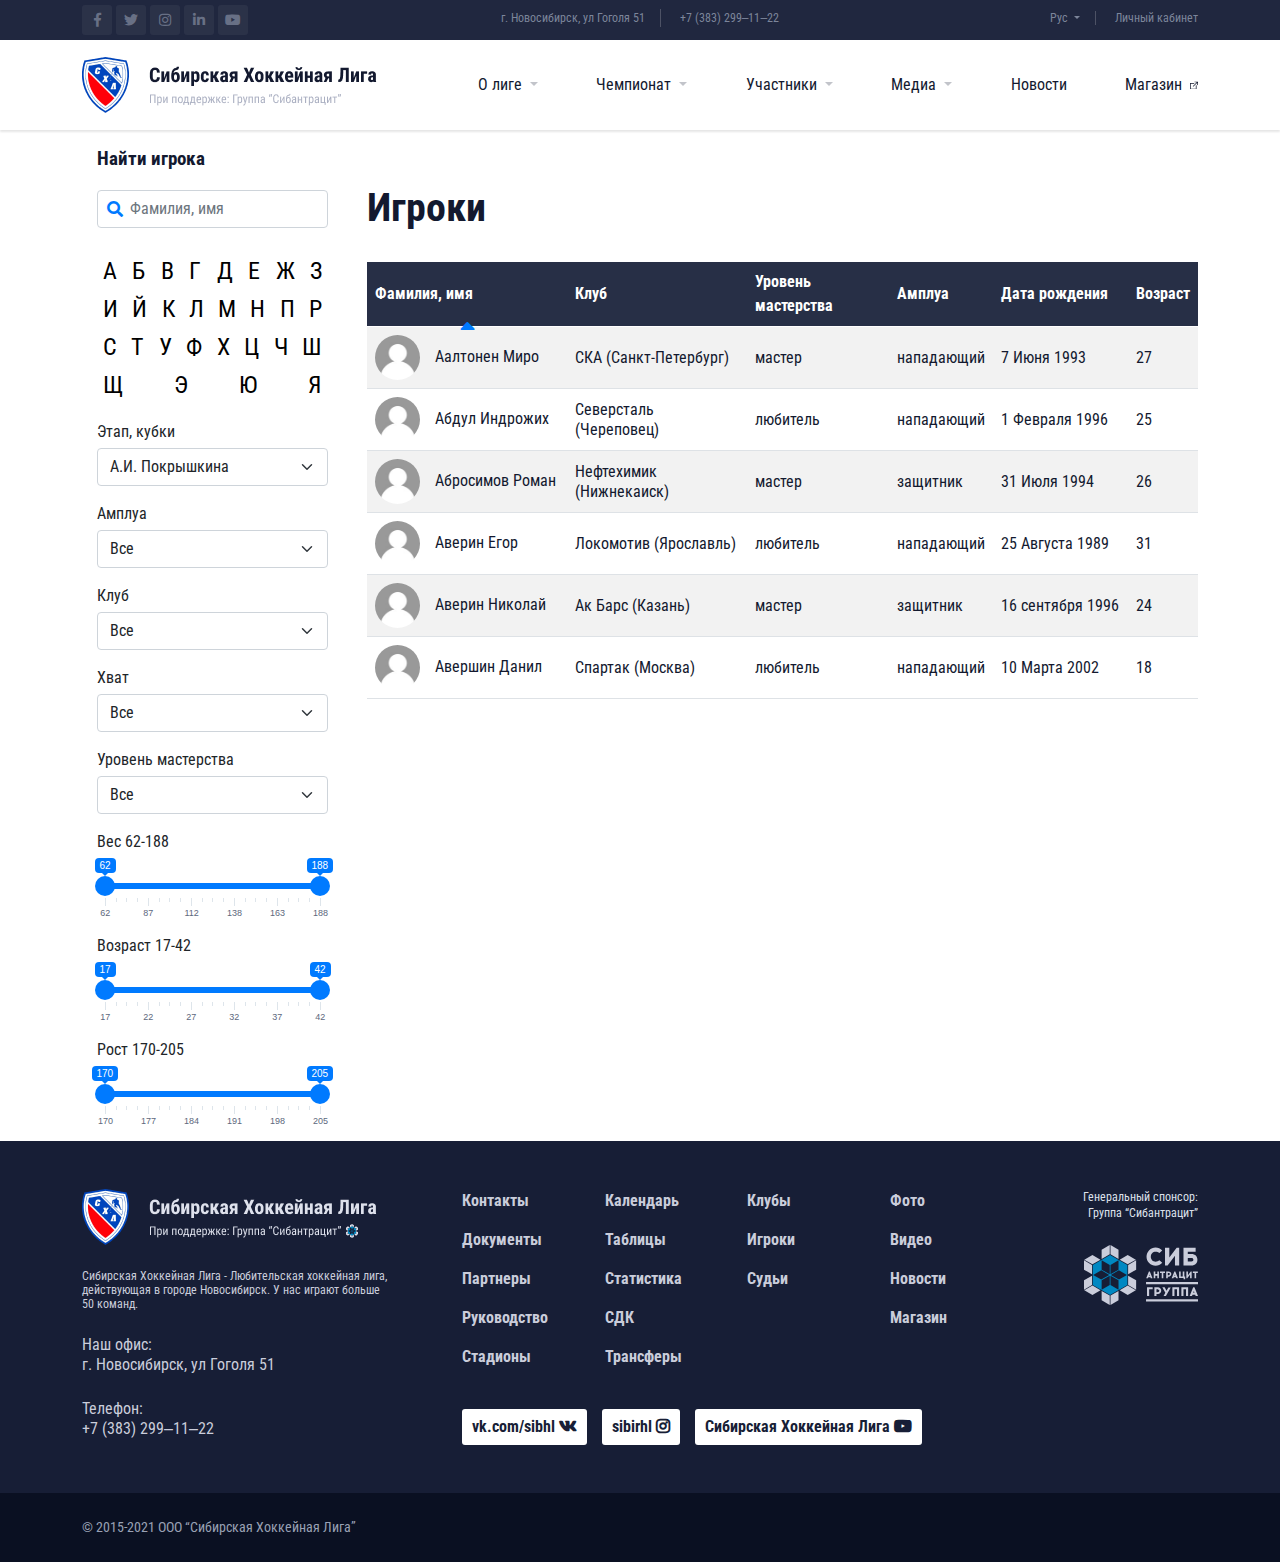
==== hockeySlider/gamers.html @ 7fc6cf02 "v3" ====
<!DOCTYPE html>
<html lang="ru">
<head>
  <meta charset="UTF-8">
  <meta http-equiv="X-UA-Compatible" content="IE=edge">
  <meta name="viewport" content="width=device-width, initial-scale=1.0">
  <title>HOCKEY SLIDER</title>
  <link rel="stylesheet" href="./css/include/bootstrap.min.css" />
  <link rel="stylesheet" href="./css/include/fontawesome.css" />
  <link rel="stylesheet" href="./css/include/swiper-bundle.min.css" />
  <link rel="stylesheet" href="./css/include/rangeslider.css" />
  <link rel="stylesheet" href="./css/style.css" />
  <link rel="stylesheet" href="./css/style-gamers.css" />
</head>
<body>

  <header class="header">
    <div class="topbar d-none d-lg-block">
      <div class="container">
        <div class="row">
          <div class="col-3 col-xl-4">
            <ul class="topsocial">
              <li>
                <a href="#" class="fb"><i class="fab fa-facebook-f"></i></a>
              </li>
              <li>
                <a href="#" class="tw"><i class="fab fa-twitter"></i></a>
              </li>
              <li>
                <a href="#" class="insta"><i class="fab fa-instagram"></i></a>
              </li>
              <li>
                <a href="#" class="in"><i class="fab fa-linkedin-in"></i></a>
              </li>
              <li>
                <a href="#" class="yt"><i class="fab fa-youtube"></i></a>
              </li>
            </ul>
          </div>
          <div class="col-6 col-xl-4 d-flex justify-content-center">
            <ul class="toplinks">
              <li class="top-adress">г. Новосибирск, ул Гоголя 51</li>
              <li class="top-phone"><a class="phone" href="#">+7 (383) 299‒11‒22</a></li>
            </ul>
          </div>
          <div class="col-3 col-xl-4 d-flex justify-content-end">
            <ul class="toplinks">
              <li class="lang-btn dropdown">
                  <a class="dropdown-toggle" href="#" id="langDropdown" role="button" data-bs-toggle="dropdown" aria-expanded="false">
                    Рус
                  </a>
                  <ul class="dropdown-menu" aria-labelledby="langDropdown">
                    <li class="d-block"><a class="dropdown-item" href="#">ENG</a></li>
                    <li class="d-block"><a class="dropdown-item" href="#">FR</a></li>
                    <li class="d-block"><a class="dropdown-item" href="#">GR</a></li>
                    <li class="d-block"><a class="dropdown-item" href="#">AR</a></li>
                  </ul>
              </li>
              <li class="acctount-btn"> <a href="#">Личный кабинет</a> </li>
            </ul>
          </div>
        </div>
      </div>
    </div>

    <div class="header__main">
      <div class="container">
        <div class="row align-items-center">
          <div class="col-7 col-lg-3 col-xl-4"><img class="img-fluid" src="./img/logo.png" alt="Логотип" /></div>
          <nav class="col d-flex justify-content-end align-items-center">
            <ul id="navigation" class="navbar w-100 d-none d-lg-flex">
              <li class="nav-item dropdown">
                <a class="nav-link dropdown-toggle" href="#" id="navbarDropdown" role="button" data-bs-toggle="dropdown" aria-expanded="false">
                  О лиге
                </a>
                <ul class="dropdown-menu" aria-labelledby="navbarDropdown">
                  <li><a class="dropdown-item" href="#">Ссылка 1</a></li>
                  <li><a class="dropdown-item" href="#">Ссылка 2</a></li>
                  <li><a class="dropdown-item" href="#">Ссылка 3</a></li>
                </ul>
              </li>
              <li class="nav-item dropdown">
                <a class="nav-link dropdown-toggle" href="#" id="navbarDropdown" role="button" data-bs-toggle="dropdown" aria-expanded="false">
                  Чемпионат
                </a>
                <ul class="dropdown-menu" aria-labelledby="navbarDropdown">
                  <li><a class="dropdown-item" href="#">Ссылка 1</a></li>
                  <li><a class="dropdown-item" href="#">Ссылка 2</a></li>
                  <li><a class="dropdown-item" href="#">Ссылка 3</a></li>
                </ul>
              </li>
              <li class="nav-item dropdown">
                <a class="nav-link dropdown-toggle" href="#" id="navbarDropdown" role="button" data-bs-toggle="dropdown" aria-expanded="false">
                  Участники
                </a>
                <ul class="dropdown-menu" aria-labelledby="navbarDropdown">
                  <li><a class="dropdown-item" href="#">Ссылка 1</a></li>
                  <li><a class="dropdown-item" href="#">Ссылка 2</a></li>
                  <li><a class="dropdown-item" href="#">Ссылка 3</a></li>
                </ul>
              </li>
              <li class="nav-item dropdown">
                <a class="nav-link dropdown-toggle" href="#" id="navbarDropdown" role="button" data-bs-toggle="dropdown" aria-expanded="false">
                  Медиа
                </a>
                <ul class="dropdown-menu" aria-labelledby="navbarDropdown">
                  <li><a class="dropdown-item" href="#">Ссылка 1</a></li>
                  <li><a class="dropdown-item" href="#">Ссылка 2</a></li>
                  <li><a class="dropdown-item" href="#">Ссылка 3</a></li>
                </ul>
              </li>
              <li class="nav-item">
                <a class="nav-link" href="#">Новости</a>
              </li>
              <li class="nav-item position-relative">
                <a class="nav-link pr-0 shop-link" href="#">Магазин</a>
              </li>
            </ul>
            <button class="nav-toggle-btn d-flex d-lg-none">
              <span class="line"></span>
              <span class="line"></span>
              <span class="line"></span>
            </button>
            <div class="mobile-nav-overly d-block d-lg-none">
              <div class="mobile-nav">
                <div class="accordion" id="mobileNav">
                  <div class="accordion-item">
                    <h2 class="accordion-header" id="headingOne">
                      <button class="accordion-button collapsed" type="button" data-bs-toggle="collapse" data-bs-target="#collapseOne" aria-expanded="false" aria-controls="collapseOne">
                        О лиге
                      </button>
                    </h2>
                    <div id="collapseOne" class="accordion-collapse collapse" aria-labelledby="headingOne" data-bs-parent="#mobileNav">
                      <div class="accordion-body">
                        <ul class="accordion-list">
                          <li><a href="#">Ссылка 1</a></li>
                          <li><a href="#">Ссылка 2</a></li>
                          <li><a href="#">Ссылка 3</a></li>
                        </ul>
                      </div>
                    </div>
                  </div>
                  <div class="accordion-item">
                    <h2 class="accordion-header" id="headingTwo">
                      <button class="accordion-button collapsed" type="button" data-bs-toggle="collapse" data-bs-target="#collapseTwo" aria-expanded="false" aria-controls="collapseTwo">
                        Чемпионат
                      </button>
                    </h2>
                    <div id="collapseTwo" class="accordion-collapse collapse" aria-labelledby="headingTwo" data-bs-parent="#mobileNav">
                      <div class="accordion-body">
                        <ul class="accordion-list">
                          <li><a href="#">Ссылка 1</a></li>
                          <li><a href="#">Ссылка 2</a></li>
                          <li><a href="#">Ссылка 3</a></li>
                        </ul>
                      </div>
                    </div>
                  </div>
                  <div class="accordion-item">
                    <h2 class="accordion-header" id="headingThree">
                      <button class="accordion-button collapsed" type="button" data-bs-toggle="collapse" data-bs-target="#collapseThree" aria-expanded="false" aria-controls="collapseThree">
                        Участники
                      </button>
                    </h2>
                    <div id="collapseThree" class="accordion-collapse collapse" aria-labelledby="headingThree" data-bs-parent="#mobileNav">
                      <div class="accordion-body">
                        <ul class="accordion-list">
                          <li><a href="#">Ссылка 1</a></li>
                          <li><a href="#">Ссылка 2</a></li>
                          <li><a href="#">Ссылка 3</a></li>
                        </ul>
                      </div>
                    </div>
                  </div>
                  <div class="accordion-item">
                    <h2 class="accordion-header" id="headingFour">
                      <button class="accordion-button collapsed" type="button" data-bs-toggle="collapse" data-bs-target="#collapseFour" aria-expanded="false" aria-controls="collapseFour">
                        Медиа
                      </button>
                    </h2>
                    <div id="collapseFour" class="accordion-collapse collapse" aria-labelledby="headingFour" data-bs-parent="#mobileNav">
                      <div class="accordion-body">
                        <ul class="accordion-list">
                          <li><a href="#">Ссылка 1</a></li>
                          <li><a href="#">Ссылка 2</a></li>
                          <li><a href="#">Ссылка 3</a></li>
                        </ul>
                      </div>
                    </div>
                  </div>
                  <div class="accordion-item">
                    <h2 class="accordion-header">
                      <a class="accordion-button collapsed" href="#">Новости</a>
                    </h2>
                  </div>
                  <div class="accordion-item">
                    <h2 class="accordion-header">
                      <a class="accordion-button collapsed" href="#">Магазин</a>
                    </h2>
                  </div>
                </div>
              </div>
            </div>
          </nav>
        </div>
      </div>
    </div>
  </header>
  
  <main class="position-relative">
    <div class="container">
      <div class="row">
        <div class="col-12 col-lg-3">
          <div class="panel-param">
            <h3 class="headline panel-title">Найти игрока</h3>
            <label for="searchGamer" class="form-search mt-3 position-relative w-100">
              <i class="fas fa-search position-absolute"></i>
              <input id="searchGamer" type="search" class="form-control" placeholder="Фамилия, имя" />
            </label>
            <div class="alphabet-filter mt-4 d-flex flex-wrap w-100 justify-content-between">
              <button class="alphabet-btn">А</button>
              <button class="alphabet-btn">Б</button>
              <button class="alphabet-btn">В</button>
              <button class="alphabet-btn">Г</button>
              <button class="alphabet-btn">Д</button>
              <button class="alphabet-btn">Е</button>
              <button class="alphabet-btn">Ж</button>
              <button class="alphabet-btn">З</button>
              <button class="alphabet-btn">И</button>
              <button class="alphabet-btn">Й</button>
              <button class="alphabet-btn">К</button>
              <button class="alphabet-btn">Л</button>
              <button class="alphabet-btn">М</button>
              <button class="alphabet-btn">Н</button>
              <button class="alphabet-btn">П</button>
              <button class="alphabet-btn">Р</button>
              <button class="alphabet-btn">С</button>
              <button class="alphabet-btn">Т</button>
              <button class="alphabet-btn">У</button>
              <button class="alphabet-btn">Ф</button>
              <button class="alphabet-btn">Х</button>
              <button class="alphabet-btn">Ц</button>
              <button class="alphabet-btn">Ч</button>
              <button class="alphabet-btn">Ш</button>
              <button class="alphabet-btn">Щ</button>
              <button class="alphabet-btn">Э</button>
              <button class="alphabet-btn">Ю</button>
              <button class="alphabet-btn">Я</button>
            </div>
            <label class="mt-3 mb-1">Этап, кубки</label>
            <select name="" id="" class="form-control form-select">
              <option  value="1">А.И. Покрышкина</option>	
              <option  value="2">В.П. Чкалова</option>	
              <option  value="3">Первенство</option>	
            </select>
            <label class="mt-3 mb-1">Амплуа</label>
            <select name="" id="" class="form-control form-select">
              <option  value="1">Все</option>	
              <option  value="2">Нападающий</option>	
              <option  value="3">Защитник</option>	
            </select>
            <label class="mt-3 mb-1">Клуб</label>
            <select name="" id="" class="form-control form-select">
              <option  value="1">Все</option>	
              <option  value="2">СКА (Санкт-Петербург)</option>	
              <option  value="3">Локомотив (Ярославль)</option>	
            </select>
            <label class="mt-3 mb-1">Хват</label>
            <select name="" id="" class="form-control form-select">
              <option  value="1">Все</option>	
              <option  value="2">Все</option>
            </select>
            <label class="mt-3 mb-1">Уровень мастерства</label>
            <select name="" id="" class="form-control form-select">
              <option  value="1">Все</option>	
              <option  value="2">Мастер</option>
              <option  value="3">Любитель</option>
            </select>

            <label class="range-form mt-3 mb-1">Вес 62-188</label>
            <input type="text" id="weight" name="weight" value="" />
            <label class="range-form mt-3 mb-1">Возраст 17-42</label>
            <input type="text" id="age" name="age" value="" />
            <label class="range-form mt-3 mb-1">Рост 170-205</label>
            <input type="text" id="height" name="height" value="" />
          </div>
        </div>

        <div class="col-12 col-lg-9 py-5">
          <h1 class="headline">Игроки</h1>
          <div class="table-responsive mt-4">
            <table class="table table-gamers table-striped table-hover">
              <thead>
                <th class="position-relative" scope="col" data-role="sort-btn">
                  Фамилия, имя
                  <span class="sort-icon active position-absolute"><i class="fas fa-caret-down"></i></span>
                </th>
                <th class="position-relative" scope="col" data-role="sort-btn">
                  Клуб
                  <span class="sort-icon d-none position-absolute"><i class="fas fa-caret-down"></i></span>
                </th>
                <th class="position-relative" scope="col" data-role="sort-btn">
                  Уровень мастерства
                  <span class="sort-icon d-none position-absolute"><i class="fas fa-caret-down"></i></span>
                </th>
                <th class="position-relative" scope="col" data-role="sort-btn">
                  Амплуа
                  <span class="sort-icon d-none position-absolute"><i class="fas fa-caret-down"></i></span>
                </th>
                <th scope="col">Дата рождения</th>
                <th class="position-relative" scope="col" data-role="sort-btn">
                  Возраст
                  <span class="sort-icon d-none position-absolute"><i class="fas fa-caret-down"></i></span>
                </th>
              </thead>
              <tbody>
                <tr>
                  <td><img class="img-fluid gamers-avatar" src="./img/auser.jpg" alt="Аватар игрока">Аалтонен Миро</td>
                  <td>СКА (Санкт-Петербург)</td>
                  <td>мастер</td>
                  <td>нападающий</td>
                  <td class="date-col">7 Июня 1993</td>
                  <td>27</td>
                </tr>
                <tr>
                  <td class="first-col"><img class="img-fluid gamers-avatar" src="./img/auser.jpg" alt="Аватар игрока">Абдул Индрожих</td>
                  <td>Северсталь (Череповец)</td>
                  <td>любитель</td>
                  <td>нападающий</td>
                  <td class="date-col">1 Февраля 1996</td>
                  <td>25</td>
                </tr>
                <tr>
                  <td class="first-col"><img class="img-fluid gamers-avatar" src="./img/auser.jpg" alt="Аватар игрока">Абросимов Роман</td>
                  <td>Нефтехимик (Нижнекаиск)</td>
                  <td>мастер</td>
                  <td>защитник</td>
                  <td class="date-col">31 Июля 1994</td>
                  <td>26</td>
                </tr>
                <tr>
                  <td class="first-col"><img class="img-fluid gamers-avatar" src="./img/auser.jpg" alt="Аватар игрока">Аверин Егор</td>
                  <td>Локомотив (Ярославль)</td>
                  <td>любитель</td>
                  <td>нападающий</td>
                  <td class="date-col">25 Августа 1989</td>
                  <td>31</td>
                </tr>
                <tr>
                  <td class="first-col"><img class="img-fluid gamers-avatar" src="./img/auser.jpg" alt="Аватар игрока">Аверин Николай</td>
                  <td>Ак Барс (Казань)</td>
                  <td>мастер</td>
                  <td>защитник</td>
                  <td class="date-col">16 сентября 1996</td>
                  <td>24</td>
                </tr>
                <tr>
                  <td class="first-col"><img class="img-fluid gamers-avatar" src="./img/auser.jpg" alt="Аватар игрока">Авершин Данил</td>
                  <td>Спартак (Москва)</td>
                  <td>любитель</td>
                  <td>нападающий</td>
                  <td class="date-col">10 Марта 2002</td>
                  <td>18</td>
                </tr>
              </tbody>
            </table>
          </div>
        </div>
      </div>
    </div>
  </main>

  <section id="footer" class="py-5">
    <div class="container">
     <div class="row">
        <div class="col-12 col-md-4">
          <div class="w-100"><img src="./img/logo-f.png" alt="Логотип" class="img-fluid" /></div>
          <p class="footer__descript mt-4">
            Сибирская Хоккейная Лига - Любительская хоккейная лига, действующая в городе Новосибирск. У нас играют больше 50 команд.
          </p>
          <p class="footer__adress mt-4">
            Наш офис:<br/>г. Новосибирск, ул Гоголя 51
          </p>
          <p class="footer__phone mt-4">
            Телефон:<br/>+7 (383) 299‒11‒22
          </p>
        </div>
        <div class="col-12 col-md-6 mt-4 mt-md-0">
          <div class="row">
            <div class="col-12 col-sm-3 mt-3 mt-sm-0">
              <ul class="footer__list">
                <li><a href="#" class="footer__link">Контакты</a></li>
                <li><a href="#" class="footer__link">Документы</a></li>
                <li><a href="#" class="footer__link">Партнеры</a></li>
                <li><a href="#" class="footer__link">Руководство</a></li>
                <li><a href="#" class="footer__link">Стадионы</a></li>
              </ul>
            </div>
            <div class="col-12 col-sm-3 mt-3 mt-sm-0">
              <ul class="footer__list">
                <li><a href="#" class="footer__link">Календарь</a></li>
                <li><a href="#" class="footer__link">Таблицы</a></li>
                <li><a href="#" class="footer__link">Статистика</a></li>
                <li><a href="#" class="footer__link">СДК</a></li>
                <li><a href="#" class="footer__link">Трансферы</a></li>
              </ul>
            </div>
            <div class="col-12 col-sm-3 mt-3 mt-sm-0">
              <ul class="footer__list">
                <li><a href="#" class="footer__link">Клубы</a></li>
                <li><a href="#" class="footer__link">Игроки</a></li>
                <li><a href="#" class="footer__link">Судьи</a></li>
              </ul>
            </div>
            <div class="col-12 col-sm-3 mt-3 mt-sm-0">
              <ul class="footer__list">
                <li><a href="#" class="footer__link">Фото</a></li>
                <li><a href="#" class="footer__link">Видео</a></li>
                <li><a href="#" class="footer__link">Новости</a></li>
                <li><a href="#" class="footer__link">Магазин</a></li>
              </ul>
            </div>
          </div>
          <div class="footer__social mt-4 d-flex flex-wrap">
            <a href="#" class="footer__social-btn d-block">vk.com/sibhl <i class="fab fa-vk"></i></a>
            <a href="#" class="footer__social-btn d-block">sibirhl <i class="fab fa-instagram"></i></a>
            <a href="#" class="footer__social-btn d-block mt-md-3 mt-lg-0">Сибирская Хоккейная Лига <i class="fab fa-youtube"></i></a>
          </div>
        </div>
        <div class="col-12 col-md-2 d-flex flex-md-column justify-content-between justify-content-md-start align-items-center align-items-md-end mt-4 mt-md-0">
          <p class="sponsor">
            Генеральный спонсор: Группа “Сибантрацит”
          </p>
          <div class="mt-md-4"><img src="./img/sponsor-logo.svg" alt="" class="img-fluid" /></div>
        </div>
     </div>
    </div>
  </section>
  
  <footer>
    <div class="container">
     <div class="row">
        <div class="col-12 my-4">
       <div class="copy">&copy; 2015-2021 ООО “Сибирская Хоккейная Лига”</div>
        </div>
     </div>
    </div>
  </footer>
  
  <script src="./js/include/bootstrap.bundle.min.js"></script>
  <script src="./js/include/swiper-bundle.min.js"></script>
  <script src="./js/include/rangeslider.min.js"></script>
  <script src="./js/index.js"></script>
</body>
</html>
---- hockeySlider/css/include/rangeslider.css ----
.irs {
   position: relative;
   display: block;
   -webkit-touch-callout: none;
   -webkit-user-select: none;
   -khtml-user-select: none;
   -moz-user-select: none;
   -ms-user-select: none;
   user-select: none;
   font-size: 12px;
   font-family: Arial, sans-serif;
 }
 .irs-line {
   position: relative;
   display: block;
   overflow: hidden;
   outline: none !important;
 }
.irs-shadow {
    position: absolute;
    display: none;
    left: 0;
    width: 0;
}
.irs-bar {
    position: absolute;
    display: block;
    left: 0;
    width: 0;
}
.irs-handle {
    position: absolute;
    display: block;
    box-sizing: border-box;
    cursor: default;
    z-index: 1;
}
.irs-handle.type_last {
    z-index: 2;
}
.irs-min,
.irs-max {
    position: absolute;
    display: block;
    cursor: default;
}
.irs-min {
    left: 0;
}
.irs-max {
    right: 0;
}
.irs-from,
.irs-to,
.irs-single {
    position: absolute;
    display: block;
    top: 0;
    left: 0;
    cursor: default;
    white-space: nowrap;
}
.irs-grid {
    position: absolute;
    display: none;
    bottom: 0;
    left: 0;
    width: 100%;
    height: 20px;
}
.irs-with-grid .irs-grid {
    display: block;
}
.irs-grid-pol {
    position: absolute;
    top: 0;
    left: 0;
    width: 1px;
    height: 8px;
    background: #000;
}
.irs-grid-pol.small {
    height: 4px;
}
.irs-grid-text {
    position: absolute;
    bottom: 0;
    left: 0;
    white-space: nowrap;
    text-align: center;
    font-size: 9px;
    line-height: 9px;
    padding: 0 3px;
    color: #000;
}
.irs-disable-mask {
    position: absolute;
    display: block;
    top: 0;
    left: -1%;
    width: 102%;
    height: 100%;
    cursor: default;
    background: rgba(0, 0, 0, 0);
    z-index: 2;
}
.lt-ie9 .irs-disable-mask {
    background: #000;
    filter: alpha(opacity=0);
    cursor: not-allowed;
}
.irs-disabled {
    opacity: 0.4;
}
.irs-hidden-input {
    position: absolute !important;
    display: block !important;
    top: 0 !important;
    left: 0 !important;
    width: 0 !important;
    height: 0 !important;
    font-size: 0 !important;
    line-height: 0 !important;
    padding: 0 !important;
    margin: 0 !important;
    overflow: hidden;
    outline: none !important;
    z-index: -9999 !important;
    background: none !important;
    border-style: solid !important;
    border-color: transparent !important;
}
.irs--flat {
    height: 40px;
}
.irs--flat.irs-with-grid {
    height: 60px;
}
.irs--flat .irs-line {
    top: 25px;
    height: 12px;
    background-color: #dee5eb;
    border-radius: 4px;
}
.irs--flat .irs-bar {
    top: 25px;
    height: 12px;
    background-color: #485ed2;
}
.irs--flat .irs-bar--single {
    border-radius: 4px 0 0 4px;
}
.irs--flat .irs-shadow {
    height: 1px;
    bottom: 16px;
    background-color: #dee5eb;
}
.irs--flat .irs-handle {
    top: 22px;
    width: 16px;
    height: 18px;
    background-color: transparent;
}
.irs--flat .irs-handle > i:first-child {
    position: absolute;
    display: block;
    top: 0;
    left: 50%;
    width: 2px;
    height: 100%;
    margin-left: -1px;
    border-radius: 1px;
    background-color: #3243a9;
}
.irs--flat .irs-handle.state_hover > i:first-child,
.irs--flat .irs-handle:hover > i:first-child {
    background-color: #5783f4;
}
.irs--flat .irs-min,
.irs--flat .irs-max {
    top: 0;
    padding: 1px 3px;
    color: #5d687d;
    font-size: 10px;
    line-height: 1.333;
    text-shadow: none;
    background-color: #dee5eb;
    border-radius: 4px;
}
.irs--flat .irs-from,
.irs--flat .irs-to,
.irs--flat .irs-single {
    color: white;
    font-size: 10px;
    line-height: 1.333;
    text-shadow: none;
    padding: 1px 5px;
    background-color: #485ed2;
    border-radius: 4px;
}
.irs--flat .irs-from:before,
.irs--flat .irs-to:before,
.irs--flat .irs-single:before {
    position: absolute;
    display: block;
    content: "";
    bottom: -6px;
    left: 50%;
    width: 0;
    height: 0;
    margin-left: -3px;
    overflow: hidden;
    border: 3px solid transparent;
    border-top-color: #485ed2;
}
.irs--flat .irs-grid-pol {
    background-color: #dee5eb;
}
.irs--flat .irs-grid-text {
    color: #5d687d;
}
---- hockeySlider/css/style.css ----
/* Google Fonts Start */
@import url('https://fonts.googleapis.com/css?family=Roboto+Condensed:300,300i,400,400i,700,700i');
/* Google Fonts End */

html body {
  font-family: 'Roboto Condensed', sans-serif;
  font-size: 16px;
}
h1, h2, h3, h4, h5, h6, p { margin: 0; }
.phone { pointer-events: none; }
main { min-height: 700px; }
.bg-g { background: #F3F4F6; }
.headline {
  font-weight: bold;
  font-size: 2.5rem;
  line-height: 150%;
  color: #13192F;
}
.link {
  line-height: 1.5rem;
  color: #FF0008;
}
.link:hover { color: #FF0008; }
.form-control:focus {
  outline: none;
  box-shadow: none;
}

/* HEADER */
.topbar {
	background: #20273f;
	width: 100%;
	padding: 5px 0;
}
.topsocial {
	margin: 0;
	padding: 0;
	list-style: none;
}
.topsocial li { display: inline-block; }
.topsocial a {
	width: 30px;
	height: 30px;
	display: block;
	text-align: center;
	line-height: 30px;
	background: rgba(255,255,255,.05);
	color: #687085;
	font-size: 0.875rem;
	border-radius: 3px;
  transition: .25s;
}
.topsocial a.fb:hover {
	background: #4267b2;
	color: #fff;
}
.topsocial a.tw:hover {
	background: #1cb7eb;
	color: #fff;
}
.topsocial a.insta:hover {
	background: #a8a8a8;
	color: #fff;
}
.topsocial a.in:hover {
	background: #1686b0;
	color: #fff;
}
.topsocial a.yt:hover {
	background: #dc472e;
	color: #fff;
}

.toplinks {
	margin: 0px;
	padding: 0px;
	list-style: none;
}
.toplinks li { display: inline-block; }
.top-adress {
  color: #7c859a;
	font-size: 0.75rem;
  border-right: 1px solid #4d5265;
  padding-right: 15px;
}
.toplinks li a:hover { color: #e81f3e; }
.toplinks li a {
  text-decoration: none;
	color: #7c859a;
	font-size: 0.75rem;
  margin-left: 15px;
}
.toplinks .btn.btn-secondary {
	background: none;
	padding: 0px;
	font-size: 0.75rem;
	line-height: 30px;
	border: 0px;
	color: #7c859a;
	border-right: 1px solid #4d5265;
	padding: 0 10px;
	border-radius: 0px;
  padding-right: 15px;
}
.topbar .dropdown-toggle,
.topbar .dropdown-menu a { margin-left: 0 !important; }
.topbar .dropdown-toggle {
  padding-right: 15px;
	border-right: 1px solid #4d5265;
}

.header__main { 
  padding: 17px 0; 
  box-shadow: 0px 2px 2px rgba(0, 0, 0, 0.1);
}
.navbar {
  list-style: none;
  margin: 0;
  padding: 0;
}
.navbar .nav-link {
  font-size: 1rem;
  line-height: 1.25rem;
  color: #13192F;
}
.navbar .dropdown-toggle::after { color: #C2C4CA; }
.navbar .dropdown-toggle { outline: none; }
.navbar .dropdown-menu {
  top: 85%;
  margin: 0;
}
.navbar .shop-link::after {
  content: "";
  position: absolute;
  right: 0;
  top: 50%;
  transform: translateY(-50%);
  width: 8px;
  height: 8px;
  background-image: url('../img/icons/foreign.svg');
  background-repeat: no-repeat;
  background-size: cover;
}

.nav-toggle-btn.active {
  position: relative;
  z-index: 1000;
}
.nav-toggle-btn {
  width: 25px;
  height: 20px;
  border: none;
  outline: none;
  background: transparent;
  padding: 0;
  flex-direction: column;
  justify-content: space-between;
  cursor: pointer;
}
.nav-toggle-btn:focus { outline: none; }
.line {
  display: block;
  width: 100%;
  height: 2px;
  background: #13192F;
  transition: .25s;
}
.line-1 {
  transform-origin: 0;
  transform: rotate(45deg);
  background: #e81f3e;
}
.line-2 { opacity: 0; }
.line-3 {
  transform-origin: 0;
  transform: rotate(-45deg);
  background: #e81f3e;
}
.mobile-nav-overly.show {
  visibility: visible;
  opacity: 1;
}
.mobile-nav-overly {
  visibility: hidden;
  opacity: 0; 
  position: fixed;
  top: 0;
  left: 0;
  right: 0;
  bottom: 0;
  background: rgba(40, 38, 70, 0.8);
  transition: opacity .25s;
  z-index: 100;
}
.mobile-nav.show { transform: translateX(0); }
.mobile-nav {
  transform: translateX(-100%);
  width: 260px;
  height: 100%;
  background: rgba(40, 38, 70, 0.8);
  transition: transform .25s;
}
.mobile-nav .accordion-button {
  border: none;
  color: #fff;
  font-weight: 500;
}
.mobile-nav .accordion-button:focus { box-shadow: none; }
.mobile-nav .accordion-item:first-of-type .accordion-button {
  border-top-left-radius: 0;
  border-top-right-radius: 0;
}
.mobile-nav .accordion-button:not(.collapsed) { background-color: transparent; }
.mobile-nav .accordion-button::after { background-image: url('../img/icons/chevron-down.svg'); }
.mobile-nav a.accordion-button::after { background-image: none; }
a.accordion-button { text-decoration: none; }
.mobile-nav .accordion-list {
  list-style: none;
  margin: 0;
}
.mobile-nav .accordion-list li { padding: 1rem 0; }
.mobile-nav .accordion-list a {
  text-decoration: none;
  color: #fff;
  font-weight: 500;
}
/* END HEADER */

/* SLIDER */
.slider {
  padding-top: 20px;
  padding-bottom: 50px;
}

.score-block {
  border: 2px solid #F2F2F2;
  padding: 6px 15px;
}
.score-date {
  font-size: 0.625rem;
  line-height: 0.75rem;
  color: #13192F;
  margin-bottom: 5px;
}
.command-name,
.score-number {
  font-weight: bold;
  font-size: 0.75rem;
  line-height: 0.875rem;
  color: #13192F;
}
.command-name { margin-left: 6px; }
.score-button-prev,
.score-button-next { outline: none; }
.score-button-prev { left: 20px; }
.score-button-next { right: 20px; }

.main-slider { margin-top: 20px; }
.slider-text-block {
  background: #F3F4F6;
  padding: 30px 80px;
}
.slider-title {
  font-size: 1.5rem;
  line-height: 2.25rem;
  color: #13192F;
  margin-bottom: 1.25rem;
  max-width: 414px;
}
.slider-data {
  font-size: .75rem;
  line-height: .875rem;
  color: #9296A5;
  margin-bottom: 1.25rem;
}
.slider-link {
  text-decoration: underline;
  font-size: 1rem;
  line-height: 1.5rem;
  color: #FF0008;
  transition: .25s;
}
.slider-link::after {
  content: ">>";
  display: inline-block;
  transition: .25s;
  margin-left: 3px;
}
.slider-link:hover {
  color: #FF0008;
  opacity: .5;
}
.slider-link:hover::after { transform: translateX(50%); }
.slider-wrapper { position: relative; }
.swiper-pagination {
  bottom: -40px;
  left: 50%;
  transform: translateX(-50%);
}
.swiper-pagination-bullet {
  width: 10px;
  height: 10px;
  background: #C4C4C4;
  margin-right: 10px;
  opacity: 1;
  transition: opacity .25s;
  outline: none;
}
.swiper-pagination-bullet:hover { opacity: .5; }
.swiper-pagination-bullet:last-child { margin-right: 0; }
.swiper-pagination-bullet-active { background: #20273F; }
.swiper-button-next:after,
.swiper-button-prev:after {
  color: #dddddd;
}
/* END SLIDER */

/* TABLE MATCH*/
.match-list {
  list-style: none;
  padding: 0;
  margin: 0;
}
.match-list__item {
  font-weight: bold;
  font-size: 1.5rem;
  line-height: 2.25rem;
  color: #C4C4C4;
  cursor: pointer;
  transition: color .25s;
}
.match-list__item:hover,
.match-list__item.active { color: #13192F; }
.match-list__item:not(:first-child) { margin-left: 1.25rem; }

.table { margin: 0; }
.match .row { margin-top: 1.25rem; }
.match-table { height: 360px; }
.match-table td { min-width: 40px; }
.table th {
  vertical-align: middle;
  color: #fff;
  font-weight: bold;
  font-size: 1rem;
  line-height: 1.5rem;
  background: #272F46;
}
.table td {
  vertical-align: middle;
  font-size: 1rem;
  line-height: 1.25rem;
  color: #13192F;
}
.match__link { margin-top: 1.25rem; }

.match__dropdown { margin-top: 5px; }
.match__dropdown .dropdown-toggle {
  font-weight: bold;
  font-size: 1rem;
  line-height: 1.25rem;
  color: #13192F;
  text-decoration: none;
}
.match__dropdown .dropdown-toggle::after { color: #C2C4CA; }
/* END MATCH */

/* LEADERS */
.leader-card-title {
  font-size: 1.125rem;
  line-height: 1.25rem;
  color: #13192F;
  margin-top: 1.25rem;
  margin-bottom: 15px;
}
.leader-header { margin-bottom: 25px; }
.leader-description {
  font-size: .875rem;
  line-height: 1rem;
  color: #9D9D9D;
  margin-top: 25px;
}
/* END LEADERS */

/* PRODUCTS */
.prod-card {
  background: #fff;
  border: 5px solid #f0f0f0;
  transition: .25s;
}
.prod-img {
  overflow: hidden;
  border-bottom: 2px solid #f0f0f0;
}
.prod-img img { transition: transform .25s; }
.prod-img .hover-bg {
  top: 0;
  left: 0;
  right: 0;
  bottom: 0;
  background: rgba(0, 0, 0, 0);
  transform: translateY(-100%);
  transition: .25s;
}
.prod-img a {
  width: 40px;
  height: 40px;
  position: absolute;
  top: 50%;
  left: 0;
  transform: translate(-50%, -50%);
  color: #fff;
  text-decoration: none;
  border-radius: 50%;
  background: rgba(255, 255, 255, .5);
  display: flex;
  justify-content: center;
  align-items: center;
  transition: all .25s;
  opacity: 0;
}
.prod-img a:hover { background: #e81f3e; }
.prod-descript { padding: 1.25rem; }
.prod-name {
  line-height: 1.75rem;
  color: #222;
  font-weight: 400;
  font-family: 'Roboto Condensed', sans-serif;
  font-size: 1.5rem;
  transition: color .25s;
}
.prod-price {
  color: #e81f3e;
  font-family: 'Roboto Condensed', sans-serif;
  font-size: 1rem;
  font-weight: bold;
  line-height: 1.5;
  margin-bottom: 5px;
}
.prod-btn {
  border: 1px solid #e1e1e1;
  border-radius: 3px;
  font-size: .75rem;
  font-weight: 700;
  color: #bbbbbb;
  line-height: 2rem;
  padding: 0 1.25rem;
  text-transform: uppercase;
  text-decoration: none;
  transition: .25s;
}

.prod-card:hover img {
  transform-origin: 50% 50%;
  transform: scale(1.5);
}
.prod-card:hover .hover-bg {
  background: rgba(0, 0, 0, .6);
  transform: translateY(0);
}
.prod-card:hover a {
  left: 50%;
  opacity: 1;
}
.prod-card:hover .prod-name { color: #e81f3e; }
.prod-card:hover .prod-btn {
  border-color: #e81f3e;
  color: #fff;
  background-color: #e81f3e;
}
.prod-card:hover { border: 5px solid #c5c5c5; }
/* END PRODUCTS */

/* MEDIA */
.media-container {
  border-radius: 3px;
  overflow: hidden;
}
.media-container img {
  transform-origin: 50% 50%;
  transition: transform .25s;
}
.media-time {
  display: block;
  top: 20px;
  right: 0;
  color: #fff;
  font-size: .75rem;
  line-height: 1.5rem;
  font-weight: 600;
  padding: 0 15px;
  border-radius: 15px 0 0 15px;
  background: linear-gradient(to bottom, rgba(53,61,84,1) 0%, rgba(24,31,55,1) 100%);
}
.media-gradient {
  width: 100%;
  height: 50%;
  display: block;
  left: 0;
  bottom: 0;
  background: linear-gradient(to bottom, rgba(24,31,55,0) 0%, rgba(23,30,54,0.85) 70%, rgba(23,30,54,0.85) 80%);
  transition: .25s;
}
.media-descript {
  left: 0;
  bottom: 0;
  width: 100%;
  padding: 1.25rem;
}
.play-icon-link {
  min-width: 46px;
  height: 46px;
  background: #cb112e;
  text-align: center;
  line-height: 46px;
  color: #fff;
  border-radius: 100%;
  font-size: .875rem;
  position: relative;
  margin-right: 1.25rem;
  z-index: 10;
  transition: background .25s;
}
.play-icon-link::after {
  content: "";
  min-width: 56px;
  height: 56px;
  border: 1px solid #cb112e;
  position: absolute;
  left: -5px;
  top: -5px;
  border-radius: 100%;
  background: rgba(213,22,51,.30);
  z-index: 0;
  transition: background .25s;
}
.media-name a {
  text-decoration: none;
  font-weight: 500;
  font-size: 1.5rem;
  color: #fff;
  transition: color .25s;
}

.media-item { overflow: hidden; }
.media-item:hover img { transform: scale(1.5); }
.media-item:hover .media-gradient { height: 100%; }
.media-item:hover .play-icon-link, 
.media-item:hover .play-icon-link {
  background: #fd1e50;
  color: #fff;
}
.media-item:hover .media-name a { color: #fd1e50; }
/* END MEDIA */

/* FOOTER */
#footer {
  background: #171E36;
  color: #CACDDB;
}
.footer__descript {
  font-size: .75rem;
  line-height: .875rem;
  color: #CACDDB;
  max-width: 309px;
}
.footer__adress,
.footer__phone {
  line-height: 1.25rem;
  color: #CACDDB;
}
.footer__list {
  list-style: none;
  padding: 0;
}
.footer__list li:not(:first-child) { margin-top: 15px; }
.footer__link {
  font-weight: bold;
  line-height: 1.25rem;
  color: #CACDDB;
  text-decoration: none;
}
.footer__link:hover { color: #CACDDB; }
.footer__social-btn {
  background: #FFFFFF;
  border-radius: 3px;
  padding: 8px 10px;

  font-weight: bold;
  line-height: 1.25rem;
  color: #171E36;
  text-decoration: none;
}
.footer__social-btn:hover { color: #171E36; }
.footer__social-btn:not(:first-child) { margin-left: 15px; }
.sponsor {
  max-width: 140px;
  font-size: .75rem;
  line-height: 1rem;
  text-align: right;
  color: #DEE1EC;
}

footer { background: #0A1022; }
.copy {
  font-size: .875rem;
  color: #99a1b4;
}
/* END FOOTER */

/* MEIDA */
@media (max-width: 1199px) {
  .slider-text-block { padding: 10px 40px; }
  .slider-title { font-size: 1.25rem; }
  .footer__social-btn { font-size: .75rem; }
}

@media (max-width: 991px) {
  .phone { pointer-events: all; }

  .slider-title {
    font-size: 1rem;
    line-height: 1.5rem;
    margin-bottom: 10px;
  }
  .slider-data { margin-bottom: 10px; }
  .slider-link { font-size: 0.875rem; }
  .swiper-button-prev { left: 5px; }
  .swiper-button-next { right: 5px; }
}

@media (max-width: 767px) {
  .headline { font-size: 1.5rem; }
}

@media (min-width: 768px) {
  #bombDrop { font-size: 1.5rem; }
}

@media (min-width: 768px) and (max-width: 991px) {
  .footer__social-btn:last-child { margin-left: 0; }
}

@media (max-width: 479px) {
  .footer__social-btn:last-child {
    margin-left: 0;
    margin-top: 20px;
  }
}
---- hockeySlider/css/style-gamers.css ----
.table-gamers .first-col { min-width: 200px; }
.table-gamers .date-col { min-width: 135px; }
.table-gamers [data-role=sort-btn] { user-select: none; }
.gamers-avatar {
  border-radius: 50%;
  width: 45px;
  margin-right: 15px;
}
.sort-icon.active { transform: translate(-50%, 50%) rotate(180deg); }
.sort-icon {
  content: "";
  color: #007aff;
  font-size: 1.5rem;

  bottom: 0;
  left: 50%;
  transform: translate(-50%, 50%);
  transition: transform .25s;
}

/* PANEL PARAM FOR SEARCH GAMER */
.panel-param { padding: 15px; }
.panel-title { font-size: 1.2rem; }
.form-search input { padding-left: 2rem; }
.form-search i {
  color: #007aff;
  top: 50%;
  transform: translateY(-50%);
  left: 10px;
}
.alphabet-btn {
  background: none;
  border: none;
  font-size: 1.5rem;
  cursor: pointer;
  transition: opacity .25;
}
.alphabet-btn:focus { outline: none; }
.alphabet-btn:hover { opacity: .5; }

/* RANGE */
.irs--flat .irs-handle > i:first-child {
  top: -4px;
  left: 50%;
  min-width: 20px;
  height: 20px;
  margin-left: -10px;
  border-radius: 50%;
  background-color: #007aff;
}
.irs--flat .irs-line { height: 6px; }
.irs--flat .irs-bar {
  height: 6px;
  background-color: #007aff;
}
.irs--flat .irs-from,
.irs--flat .irs-to {
  color: white;
  font-size: 10px;
  line-height: 1.333;
  text-shadow: none;
  padding: 1px 5px;
  background-color: #007aff;
  border-radius: 4px;
}
.irs--flat .irs-from::before,
.irs--flat .irs-to::before { border-top-color: #007aff; }
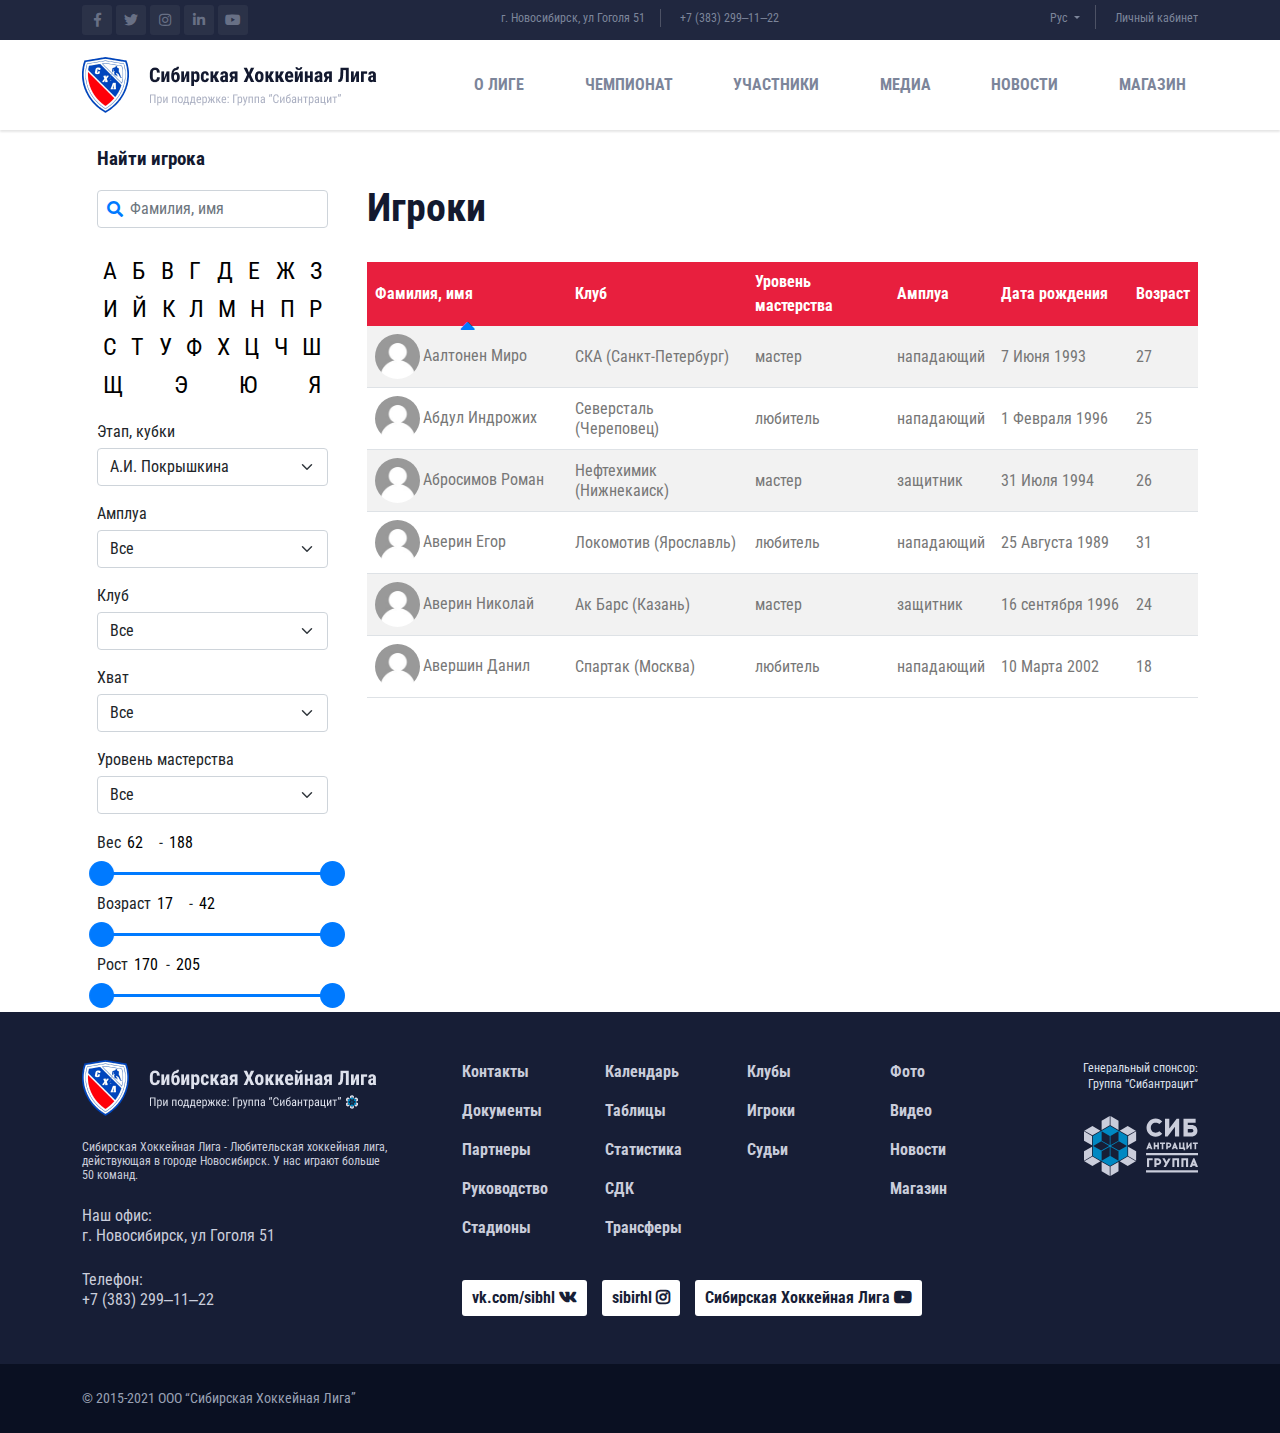
==== commit a97c7970: "v4" ====
--- a/hockeySlider/gamers.html
+++ b/hockeySlider/gamers.html
@@ -9,6 +9,7 @@
   <link rel="stylesheet" href="./css/include/fontawesome.css" />
   <link rel="stylesheet" href="./css/include/swiper-bundle.min.css" />
   <link rel="stylesheet" href="./css/include/rangeslider.css" />
+  <link rel="stylesheet" href="./css/include/nouislider.min.css" />
   <link rel="stylesheet" href="./css/style.css" />
   <link rel="stylesheet" href="./css/style-gamers.css" />
 </head>
@@ -276,13 +277,28 @@
               <option  value="2">Мастер</option>
               <option  value="3">Любитель</option>
             </select>
-
-            <label class="range-form mt-3 mb-1">Вес 62-188</label>
-            <input type="text" id="weight" name="weight" value="" />
-            <label class="range-form mt-3 mb-1">Возраст 17-42</label>
-            <input type="text" id="age" name="age" value="" />
-            <label class="range-form mt-3 mb-1">Рост 170-205</label>
-            <input type="text" id="height" name="height" value="" />
+            
+            <label id="weight" class="range-form my-3">
+              <span class="ragne-name">Вес</span>
+              <input type="number" class="range-form__input" min="62" max="188" />
+              <span class="ragne-dash">-</span>
+              <input type="number" class="range-form__input" min="62" max="188" />
+            </label>
+            <div id="weight-slider"></div>
+            <label id="age" class="range-form my-3">
+              <span class="ragne-name">Возраст</span>
+              <input type="number" class="range-form__input" min="17" max="42" />
+              <span class="ragne-dash">-</span>
+              <input type="number" class="range-form__input" min="17" max="42" />
+            </label>
+            <div id="age-slider"></div>
+            <label id="height" class="range-form my-3">
+              <span class="ragne-name">Рост</span>
+              <input type="number" class="range-form__input" min="170" max="205" />
+              <span class="ragne-dash">-</span>
+              <input type="number" class="range-form__input" min="170" max="205" />
+            </label>
+            <div id="height-slider"></div>
           </div>
         </div>
 
@@ -450,6 +466,7 @@
   <script src="./js/include/bootstrap.bundle.min.js"></script>
   <script src="./js/include/swiper-bundle.min.js"></script>
   <script src="./js/include/rangeslider.min.js"></script>
+  <script src="./js/include/nouislider.min.js"></script>
   <script src="./js/index.js"></script>
 </body>
 </html>--- a/hockeySlider/css/include/nouislider.min.css
+++ b/hockeySlider/css/include/nouislider.min.css
@@ -0,0 +1,2 @@
+/*! nouislider - 14.6.3 - 11/19/2020 */
+.noUi-target,.noUi-target *{-webkit-touch-callout:none;-webkit-tap-highlight-color:transparent;-webkit-user-select:none;-ms-touch-action:none;touch-action:none;-ms-user-select:none;-moz-user-select:none;user-select:none;-moz-box-sizing:border-box;box-sizing:border-box}.noUi-target{position:relative}.noUi-base,.noUi-connects{width:100%;height:100%;position:relative;z-index:1}.noUi-connects{overflow:hidden;z-index:0}.noUi-connect,.noUi-origin{will-change:transform;position:absolute;z-index:1;top:0;right:0;-ms-transform-origin:0 0;-webkit-transform-origin:0 0;-webkit-transform-style:preserve-3d;transform-origin:0 0;transform-style:flat}.noUi-connect{height:100%;width:100%}.noUi-origin{height:10%;width:10%}.noUi-txt-dir-rtl.noUi-horizontal .noUi-origin{left:0;right:auto}.noUi-vertical .noUi-origin{width:0}.noUi-horizontal .noUi-origin{height:0}.noUi-handle{-webkit-backface-visibility:hidden;backface-visibility:hidden;position:absolute}.noUi-touch-area{height:100%;width:100%}.noUi-state-tap .noUi-connect,.noUi-state-tap .noUi-origin{-webkit-transition:transform .3s;transition:transform .3s}.noUi-state-drag *{cursor:inherit!important}.noUi-horizontal{height:18px}.noUi-horizontal .noUi-handle{width:34px;height:28px;right:-17px;top:-6px}.noUi-vertical{width:18px}.noUi-vertical .noUi-handle{width:28px;height:34px;right:-6px;top:-17px}.noUi-txt-dir-rtl.noUi-horizontal .noUi-handle{left:-17px;right:auto}.noUi-target{background:#FAFAFA;border-radius:4px;border:1px solid #D3D3D3;box-shadow:inset 0 1px 1px #F0F0F0,0 3px 6px -5px #BBB}.noUi-connects{border-radius:3px}.noUi-connect{background:#3FB8AF}.noUi-draggable{cursor:ew-resize}.noUi-vertical .noUi-draggable{cursor:ns-resize}.noUi-handle{border:1px solid #D9D9D9;border-radius:3px;background:#FFF;cursor:default;box-shadow:inset 0 0 1px #FFF,inset 0 1px 7px #EBEBEB,0 3px 6px -3px #BBB}.noUi-active{box-shadow:inset 0 0 1px #FFF,inset 0 1px 7px #DDD,0 3px 6px -3px #BBB}.noUi-handle:after,.noUi-handle:before{content:"";display:block;position:absolute;height:14px;width:1px;background:#E8E7E6;left:14px;top:6px}.noUi-handle:after{left:17px}.noUi-vertical .noUi-handle:after,.noUi-vertical .noUi-handle:before{width:14px;height:1px;left:6px;top:14px}.noUi-vertical .noUi-handle:after{top:17px}[disabled] .noUi-connect{background:#B8B8B8}[disabled] .noUi-handle,[disabled].noUi-handle,[disabled].noUi-target{cursor:not-allowed}.noUi-pips,.noUi-pips *{-moz-box-sizing:border-box;box-sizing:border-box}.noUi-pips{position:absolute;color:#999}.noUi-value{position:absolute;white-space:nowrap;text-align:center}.noUi-value-sub{color:#ccc;font-size:10px}.noUi-marker{position:absolute;background:#CCC}.noUi-marker-sub{background:#AAA}.noUi-marker-large{background:#AAA}.noUi-pips-horizontal{padding:10px 0;height:80px;top:100%;left:0;width:100%}.noUi-value-horizontal{-webkit-transform:translate(-50%,50%);transform:translate(-50%,50%)}.noUi-rtl .noUi-value-horizontal{-webkit-transform:translate(50%,50%);transform:translate(50%,50%)}.noUi-marker-horizontal.noUi-marker{margin-left:-1px;width:2px;height:5px}.noUi-marker-horizontal.noUi-marker-sub{height:10px}.noUi-marker-horizontal.noUi-marker-large{height:15px}.noUi-pips-vertical{padding:0 10px;height:100%;top:0;left:100%}.noUi-value-vertical{-webkit-transform:translate(0,-50%);transform:translate(0,-50%);padding-left:25px}.noUi-rtl .noUi-value-vertical{-webkit-transform:translate(0,50%);transform:translate(0,50%)}.noUi-marker-vertical.noUi-marker{width:5px;height:2px;margin-top:-1px}.noUi-marker-vertical.noUi-marker-sub{width:10px}.noUi-marker-vertical.noUi-marker-large{width:15px}.noUi-tooltip{display:block;position:absolute;border:1px solid #D9D9D9;border-radius:3px;background:#fff;color:#000;padding:5px;text-align:center;white-space:nowrap}.noUi-horizontal .noUi-tooltip{-webkit-transform:translate(-50%,0);transform:translate(-50%,0);left:50%;bottom:120%}.noUi-vertical .noUi-tooltip{-webkit-transform:translate(0,-50%);transform:translate(0,-50%);top:50%;right:120%}.noUi-horizontal .noUi-origin>.noUi-tooltip{-webkit-transform:translate(50%,0);transform:translate(50%,0);left:auto;bottom:10px}.noUi-vertical .noUi-origin>.noUi-tooltip{-webkit-transform:translate(0,-18px);transform:translate(0,-18px);top:auto;right:28px}--- a/hockeySlider/css/style.css
+++ b/hockeySlider/css/style.css
@@ -90,17 +90,19 @@
 	font-size: 0.75rem;
   margin-left: 15px;
 }
-.toplinks .btn.btn-secondary {
-	background: none;
-	padding: 0px;
-	font-size: 0.75rem;
-	line-height: 30px;
-	border: 0px;
-	color: #7c859a;
-	border-right: 1px solid #4d5265;
-	padding: 0 10px;
-	border-radius: 0px;
-  padding-right: 15px;
+.toplinks .lang-btn {
+  padding-right: 5px;
+  border-right: 1px solid #4d5265;
+}
+.toplinks .lang-btn .dropdown-toggle{
+	padding: 5px 10px;
+  border-radius: 3px;
+  border-right: none;
+}
+.lang-btn .dropdown-toggle.show:focus {
+  color: #fff;
+  background-color: #545b62;
+  border-color: #4e555b;
 }
 .topbar .dropdown-toggle,
 .topbar .dropdown-menu a { margin-left: 0 !important; }
@@ -109,37 +111,63 @@
 	border-right: 1px solid #4d5265;
 }
 
-.header__main { 
-  padding: 17px 0; 
-  box-shadow: 0px 2px 2px rgba(0, 0, 0, 0.1);
-}
+.header__main { box-shadow: 0px 2px 2px rgba(0, 0, 0, 0.1); }
 .navbar {
   list-style: none;
   margin: 0;
   padding: 0;
 }
 .navbar .nav-link {
+  padding: 0 12px;
+  line-height: 5.625rem;
+  display: block;
   font-size: 1rem;
-  line-height: 1.25rem;
-  color: #13192F;
-}
-.navbar .dropdown-toggle::after { color: #C2C4CA; }
+  font-weight: 700;
+  text-transform: uppercase;
+  color: #7c859a;
+  position: relative;
+  transition: .25s;
+}
+.navbar .nav-link:hover { background: #212840; }
+.navbar .nav-link::after {
+  position: absolute;
+  top: 0;
+  left: 0;
+  height: 4px;
+  background: #7c859a;
+  width: 0;
+  content: "";
+  opacity: 0;
+  margin: 0;
+  transition: .5s;
+}
+.navbar .nav-link:hover::after {
+  width: 100%;
+  opacity: 1;
+}
 .navbar .dropdown-toggle { outline: none; }
 .navbar .dropdown-menu {
-  top: 85%;
-  margin: 0;
-}
-.navbar .shop-link::after {
-  content: "";
-  position: absolute;
-  right: 0;
-  top: 50%;
-  transform: translateY(-50%);
-  width: 8px;
-  height: 8px;
-  background-image: url('../img/icons/foreign.svg');
-  background-repeat: no-repeat;
-  background-size: cover;
+  left: 0;
+  top: 98%;
+  z-index: 99;
+  padding: 0;
+  background: #fff;
+  box-shadow: 0px 0px 30px rgb(127 137 161 / 25%);
+  border-radius: 3px;
+}
+.navbar .dropdown-menu:hover { opacity: 1; }
+.navbar .dropdown-menu .dropdown-item {
+  padding: 0 20px;
+  font-size: 0.785rem;
+  font-weight: 500;
+  color: #171e36;
+  line-height: 45px;
+  text-align: left;
+  transition: .25s;
+}
+.navbar .dropdown-menu .dropdown-item:hover {
+  background: #fff;
+  color: #fd1e50;
 }
 
 .nav-toggle-btn.active {
@@ -232,24 +260,6 @@
   padding-bottom: 50px;
 }
 
-.score-block {
-  border: 2px solid #F2F2F2;
-  padding: 6px 15px;
-}
-.score-date {
-  font-size: 0.625rem;
-  line-height: 0.75rem;
-  color: #13192F;
-  margin-bottom: 5px;
-}
-.command-name,
-.score-number {
-  font-weight: bold;
-  font-size: 0.75rem;
-  line-height: 0.875rem;
-  color: #13192F;
-}
-.command-name { margin-left: 6px; }
 .score-button-prev,
 .score-button-next { outline: none; }
 .score-button-prev { left: 20px; }
@@ -313,10 +323,108 @@
 .swiper-button-prev:after {
   color: #dddddd;
 }
+
+/* NEW STYLE SLIDER-1 */
+.slider-score .swiper-slide,
+.slider-score-2 .swiper-slide { height: auto; }
+.slide__match-block {
+  background: linear-gradient(to bottom, rgba(53,61,84,1) 0%, rgba(23,30,54,1) 100%);
+  border-radius: 5px;
+  color: #fff;
+}
+.slide__match-info {
+  padding: 10px 15px;
+  height: 100%;
+}
+.slide__command-name {
+  font-weight: bold;
+}
+.slide__match {
+  text-transform: uppercase;
+}
+.slide__date {
+  font-size: 0.75rem;
+}
+.slide__vs-icon {
+  background: #7c859a;
+  border-radius: 15px;
+  padding: 0 10px;
+}
+.slide__match-footer {
+  border-top: 1px solid #fff;
+  padding: 5px 15px;
+}
+.slide__match-link {
+  text-decoration: none;
+  color: #fff;
+  transition: .25s;
+  font-size: 0.9rem;
+}
+.slide__match-link:hover { color: #fd1e50; }
+
 /* END SLIDER */
 
+/* SLIDER TABS */
+.slider-tabs {
+  position: relative;
+  z-index: 100;
+
+  background: #171e36;
+  border-radius: 5px;
+  padding: 15px 0;
+  border-bottom: 10px solid #2b3249;
+  transform: translateY(-50%);
+}
+.slider-tabs__item:not(:last-child) {
+  border-right: 1px solid #2b334a;
+}
+.slider-tabs__item .item__number {
+  width: 60px;
+  height: 60px;
+  line-height: 3.5rem;
+  font-size: 3.125rem;
+  font-weight: 800;
+  color: rgba(124,133,154,.25);
+}
+.slider-tabs__item .item__info {
+  margin-left: 15px;
+}
+.slider-tabs__item .item__info-title {
+  text-decoration: none;
+  font-size: 1.125rem;
+  color: #7c859a;
+  font-weight: 700;
+  transition: .25s;
+}
+.slider-tabs__item:hover .item__info-title {
+  color: #fff;
+}
+.slider-tabs__item .item__info p {
+  color: #e81f3e;
+  font-size: 0.75rem;
+  text-transform: uppercase;
+}
+.slider-tabs__item .item__info::after {
+  content: "";
+  position: absolute;
+  left: 0;
+  bottom: -25px;
+  background: #e81f3e;
+  width: 0;
+  height: 10px;
+  transition: .5s;
+}
+.slider-tabs__item:first-child .item__info::after {
+  border-radius: 0 0 0 5px;
+}
+.slider-tabs__item:last-child .item__info::after {
+  border-radius: 0 0 5px 0;
+}
+.slider-tabs__item:hover .item__info::after { width: 100%; }
+/* END SLIDER TABS */
+
 /* TABLE MATCH*/
-.match-list {
+/* .match-list {
   list-style: none;
   padding: 0;
   margin: 0;
@@ -335,7 +443,9 @@
 
 .table { margin: 0; }
 .match .row { margin-top: 1.25rem; }
-.match-table { height: 360px; }
+.table-container {
+  overflow-y: auto;
+}
 .match-table td { min-width: 40px; }
 .table th {
   vertical-align: middle;
@@ -343,13 +453,13 @@
   font-weight: bold;
   font-size: 1rem;
   line-height: 1.5rem;
-  background: #272F46;
+  background: #e81f3e;
 }
 .table td {
   vertical-align: middle;
   font-size: 1rem;
   line-height: 1.25rem;
-  color: #13192F;
+  color: #777;
 }
 .match__link { margin-top: 1.25rem; }
 
@@ -361,8 +471,73 @@
   color: #13192F;
   text-decoration: none;
 }
-.match__dropdown .dropdown-toggle::after { color: #C2C4CA; }
+.match__dropdown .dropdown-toggle::after { color: #C2C4CA; } */
 /* END MATCH */
+
+/* NEW MATCH */
+.match-btn.active,
+.match-online-btn.active {
+  background: #e81f3e;
+  color: #fff;
+}
+.match-btn,
+.match-online-btn {
+  cursor: pointer;
+  background: #fff;
+  box-shadow: 0 5px 15px rgb(0 0 0 / 7%);
+  line-height: 2.5rem;
+  height: 42px;
+  padding: 0 20px;
+  border-radius: 4px;
+  transition: .25s;
+}
+.match-btn {
+  cursor: pointer;
+  border: none;
+  color: #222;
+}
+.match-online-btn {
+  border: 1px solid #e81f3e;
+  color: #e81f3e;
+}
+.match-btn:hover,
+.match-online-btn:hover {
+  background: #e81f3e;
+  color: #fff;
+}
+.match-online-btn i {
+  font-size: 10px;
+  margin-right: 5px;
+}
+
+.table-container {
+  overflow: hidden;
+  border-radius: 5px;
+}
+.table-scroll {
+  overflow-y: auto;
+  max-height: 377px;
+}
+.table th {
+  vertical-align: middle;
+  color: #fff;
+  font-weight: bold;
+  font-size: 1rem;
+  line-height: 1.5rem;
+  background: #e81f3e;
+  border-bottom: none;
+}
+.match-table td { min-width: 40px; }
+.table td {
+  vertical-align: middle;
+  font-size: 1rem;
+  line-height: 1.25rem;
+  color: #777;
+}
+.table td img { margin-right: 3px; }
+/* END NEW MATCH */
+
+.banner { max-width: 920px; }
 
 /* LEADERS */
 .leader-card-title {
@@ -372,14 +547,161 @@
   margin-top: 1.25rem;
   margin-bottom: 15px;
 }
-.leader-header { margin-bottom: 25px; }
 .leader-description {
   font-size: .875rem;
   line-height: 1rem;
   color: #9D9D9D;
-  margin-top: 25px;
+  max-width: 60%;
 }
 /* END LEADERS */
+
+/* NEW LEADERS */
+.match__dropdown { margin-top: 5px; }
+.match__dropdown .dropdown-toggle {
+  font-weight: bold;
+  font-size: 1rem;
+  line-height: 1.25rem;
+  color: #13192F;
+  text-decoration: none;
+}
+.match__dropdown .dropdown-toggle::after { color: #C2C4CA; }
+
+/* PLAYER CARD */
+.prod-headline { padding-left: 1.25rem; }
+.prod-headline .headline::before {
+  position: absolute;
+  background: url('../img/titlelines.png') no-repeat;
+  min-width: 10px;
+  height: 37px;
+  content: "";
+  top: 50%;
+  left: 0;
+  transform: translateY(-50%);
+}
+.player-box {
+  background: #20273f;
+  border-radius: 3px;
+  overflow: hidden;
+}
+.player-number-table {
+  color: #fff;
+  top: -10px;
+  right: calc(var(--bs-gutter-x)/ 2 + 10px);
+  width: 45px;
+  height: 44px;
+  background: #38a1f3;
+  text-align: center;
+  line-height: 44px;
+  font-weight: 400;
+  font-size: 1.5rem;
+  border-radius: 0 0 3px 3px;
+  transition: .25s;
+}
+.player-number-table::before {
+  content: "";
+  position: absolute;
+  left: -11px;
+  top: 0;
+  width: 0;
+  height: 0;
+  border-bottom: 10px solid #1a83d5;
+  border-left: 11px solid transparent;
+  transition: .25s;
+}
+.player-photo {
+  background: url('../img/playerbg.jpg') no-repeat;
+  background-size: cover;
+  width: 73%;
+}
+.player-info { padding: 20px; }
+.player-name {
+  font-weight: 400;
+  color: #fff;
+  font-size: 1.75rem;
+  transition: .25s;
+}
+.player-status {
+  color: #ffcb05;
+  font-size: .75rem;
+  font-weight: 700;
+  display: block;
+  text-transform: uppercase;
+  transition: .25s;
+}
+.player-info-list {
+  list-style: none;
+  padding: 0;
+  margin: 0;
+  display: flex;
+}
+.player-info__item {
+  font-size: 1.25rem;
+  font-weight: 300;
+  color: #ccc;
+  border-left: 1px solid #3b4156;
+  padding-left: 5px;
+  line-height: 1.5rem;
+}
+.player-info__item:not(:first-child) { margin-left: 1.5rem; }
+.player-info__number,
+.player-info__name { display: block; }
+.player-info__name {
+  font-size: .625rem;
+  text-transform: uppercase;
+  font-weight: 400;
+}
+.player-footer {
+  display: flex;
+  justify-content: space-between;
+  align-items: center;
+  margin-right: -20px;
+}
+.player-link-bio {
+  text-decoration: none;
+  text-transform: uppercase;
+  font-size: .75rem;
+  color: #fff;
+  font-weight: 700;
+  transition: .25s;
+}
+.player-link-bio i { color: #ffcb05; }
+.player-link-bio::after {
+  position: absolute;
+  left: 0;
+  top: -5px;
+  width: 50px;
+  height: 2px;
+  content: "";
+  background: rgb(124,133,154);
+  background: linear-gradient(to right, rgba(124,133,154,1) 0%, rgba(23,30,54,1) 100%);
+}
+.player-link-statis {
+  background: #e81f3e;
+  color: #fff;
+  font-size: .75rem;
+  line-height: 1.5rem;
+  border-radius: 10px 0 0 10px;
+  padding: 0 10px 0 10px;
+  text-transform: uppercase;
+  text-decoration: none;
+  transition: .25s;
+}
+.player-link-statis:hover,
+.player-link-bio:hover { color: #fff; }
+
+.player-box:hover .player-name,
+.player-box:hover .player-link-bio { color: #ffcb05; }
+.player-box:hover .player-status { color: #e81f3e; }
+.player-box:hover .player-link-statis {
+  background: #ffcb05;
+  color: #222;
+}
+
+.player-box:hover .player-number-table { background: #e81f3e; }
+.player-box:hover .player-number-table::before { border-bottom-color: #b60516; }
+/* END PLAYER CARD */
+
+/* END NEW LEADERS */
 
 /* PRODUCTS */
 .prod-card {
@@ -389,7 +711,6 @@
 }
 .prod-img {
   overflow: hidden;
-  border-bottom: 2px solid #f0f0f0;
 }
 .prod-img img { transition: transform .25s; }
 .prod-img .hover-bg {
@@ -419,7 +740,10 @@
   opacity: 0;
 }
 .prod-img a:hover { background: #e81f3e; }
-.prod-descript { padding: 1.25rem; }
+.prod-descript { 
+  padding: 1.25rem; 
+  border-top: 2px solid #f0f0f0;
+}
 .prod-name {
   line-height: 1.75rem;
   color: #222;
@@ -471,7 +795,7 @@
 /* END PRODUCTS */
 
 /* MEDIA */
-.media-container {
+/* .media-container {
   border-radius: 3px;
   overflow: hidden;
 }
@@ -549,7 +873,7 @@
   background: #fd1e50;
   color: #fff;
 }
-.media-item:hover .media-name a { color: #fd1e50; }
+.media-item:hover .media-name a { color: #fd1e50; } */
 /* END MEDIA */
 
 /* FOOTER */
@@ -608,6 +932,9 @@
 /* END FOOTER */
 
 /* MEIDA */
+@media (min-width: 992px) {
+  .ml-lg-2 { margin-left: 15px !important; }
+}
 @media (max-width: 1199px) {
   .slider-text-block { padding: 10px 40px; }
   .slider-title { font-size: 1.25rem; }
@@ -626,6 +953,12 @@
   .slider-link { font-size: 0.875rem; }
   .swiper-button-prev { left: 5px; }
   .swiper-button-next { right: 5px; }
+
+  .leader-description { max-width: 100%; }
+
+  .player-photo { width: 100%; }
+
+  .prod-card { max-height: 450px; }
 }
 
 @media (max-width: 767px) {
--- a/hockeySlider/css/style-gamers.css
+++ b/hockeySlider/css/style-gamers.css
@@ -39,29 +39,48 @@
 .alphabet-btn:hover { opacity: .5; }
 
 /* RANGE */
-.irs--flat .irs-handle > i:first-child {
-  top: -4px;
-  left: 50%;
-  min-width: 20px;
-  height: 20px;
-  margin-left: -10px;
-  border-radius: 50%;
-  background-color: #007aff;
+/* Chrome, Safari, Edge, Opera */
+input::-webkit-outer-spin-button,
+input::-webkit-inner-spin-button {
+  -webkit-appearance: none;
+  margin: 0;
 }
-.irs--flat .irs-line { height: 6px; }
-.irs--flat .irs-bar {
-  height: 6px;
-  background-color: #007aff;
+
+/* Firefox */
+input[type=number] { -moz-appearance: textfield; }
+
+.range-form__input {
+  border: none;
+  width: 30px;
 }
-.irs--flat .irs-from,
-.irs--flat .irs-to {
-  color: white;
-  font-size: 10px;
-  line-height: 1.333;
-  text-shadow: none;
-  padding: 1px 5px;
-  background-color: #007aff;
-  border-radius: 4px;
+.range-form__input:focus { outline: none; }
+
+.noUi-target {
+  background: #e7e7e7;
+  border-radius: 3px;
+  border: none;
+  box-shadow: none;
+  height: 3px;
 }
-.irs--flat .irs-from::before,
-.irs--flat .irs-to::before { border-top-color: #007aff; }+.noUi-connects {
+  border-radius: 3px;
+}
+.noUi-connect {
+  background: #007aff;
+}
+.noUi-handle:after, .noUi-handle:before {
+  display: none;
+}
+.noUi-handle {
+  border: none;
+  border-radius: 100%;
+  background: #007aff;
+  cursor: default;
+  box-shadow: none;
+}
+.noUi-horizontal .noUi-handle {
+  width: 25px;
+  height: 25px;
+  top: -11px;
+}
+.noUi-horizontal .noUi-handle:focus { outline: none; }